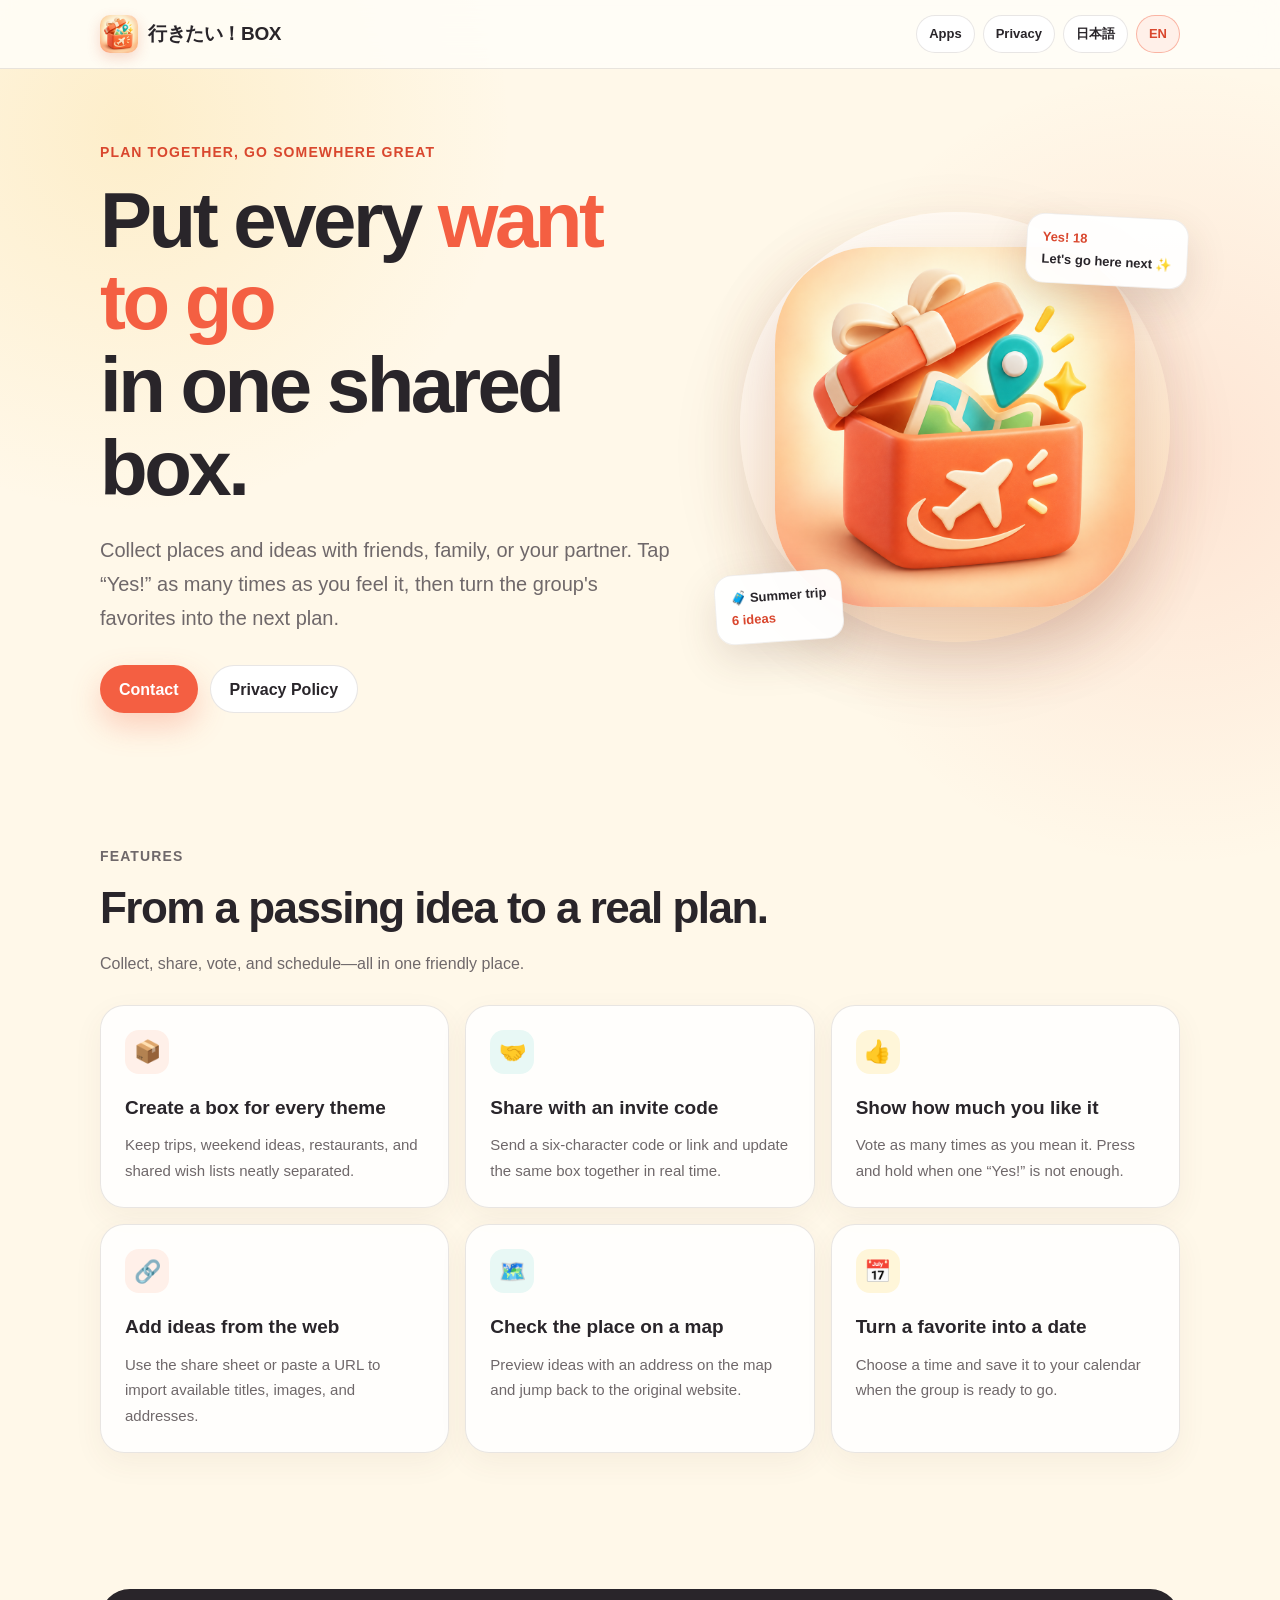
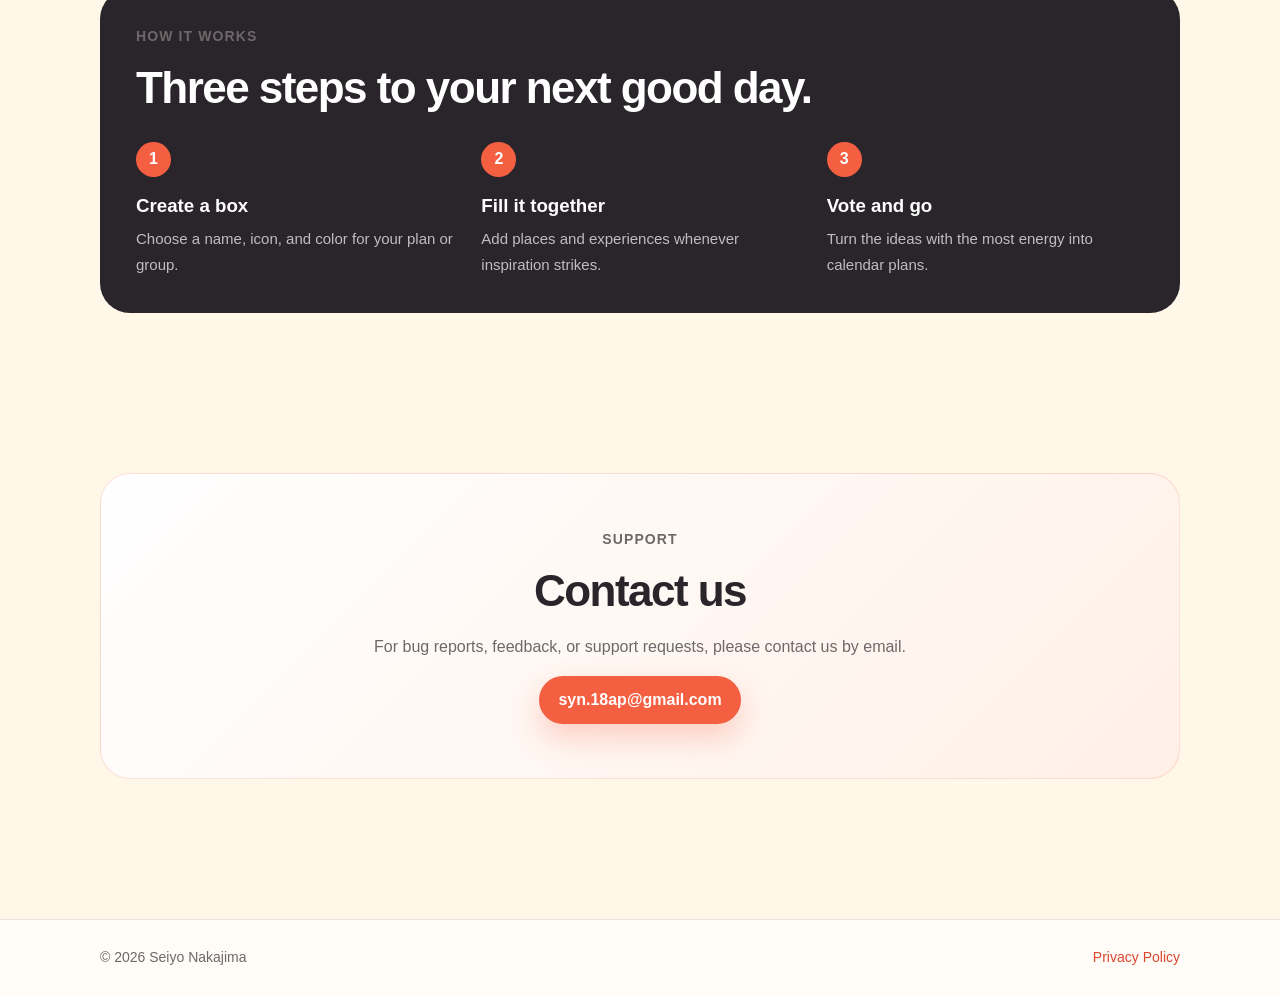
==== IkitaiBox/index.html @ cbbbee6d "Add IkitaiBox landing and privacy pages" ====
<!doctype html>
<html lang="ja" data-active-lang="ja">
<head>
  <meta charset="utf-8">
  <meta name="viewport" content="width=device-width, initial-scale=1">
  <title>行きたい！BOX</title>
  <meta name="description" content="行きたい！BOXは、友人・家族・恋人と行きたい場所ややりたいことを集め、みんなの熱量で次のお出かけを決めるiOSアプリです。">
  <meta property="og:type" content="website">
  <meta property="og:title" content="行きたい！BOX">
  <meta property="og:description" content="みんなの“行きたい”を、ひとつのBOXへ。">
  <meta property="og:url" content="https://syn18ap-oss.github.io/IkitaiBox/">
  <meta property="og:image" content="https://syn18ap-oss.github.io/IkitaiBox/og.png">
  <meta name="twitter:card" content="summary_large_image">
  <meta name="twitter:title" content="行きたい！BOX">
  <meta name="twitter:description" content="みんなの“行きたい”を、ひとつのBOXへ。">
  <meta name="twitter:image" content="https://syn18ap-oss.github.io/IkitaiBox/og.png">
  <link rel="icon" href="./icon.png">
  <link rel="stylesheet" href="./styles.css">
</head>
<body>
  <header>
    <nav class="nav" aria-label="Primary navigation">
      <a class="brand" href="./index.html">
        <img src="./icon.png" alt="">
        <span>行きたい！BOX</span>
      </a>
      <div class="nav-actions">
        <a class="link-button" href="../index.html">
          <span class="inline" data-lang="ja">アプリ一覧</span>
          <span class="inline" data-lang="en">Apps</span>
        </a>
        <a class="link-button" href="./privacy.html">
          <span class="inline" data-lang="ja">プライバシー</span>
          <span class="inline" data-lang="en">Privacy</span>
        </a>
        <button class="lang-button" type="button" data-set-lang="ja" aria-pressed="true">日本語</button>
        <button class="lang-button" type="button" data-set-lang="en" aria-pressed="false">EN</button>
      </div>
    </nav>
  </header>

  <main>
    <section class="hero">
      <div>
        <div data-lang="ja">
          <p class="eyebrow">Plan together, go somewhere great</p>
          <h1>みんなの<span class="accent">行きたい</span>を、<br>ひとつのBOXへ。</h1>
          <p class="lead">友人、家族、恋人と行きたい場所ややりたいことを気軽にストック。「アリ！」を重ねて、次のお出かけをみんなで決められるiOSアプリです。</p>
          <div class="cta-row">
            <a class="primary-link" href="mailto:syn.18ap@gmail.com">お問い合わせ</a>
            <a class="secondary-link" href="./privacy.html">プライバシーポリシー</a>
          </div>
        </div>
        <div data-lang="en">
          <p class="eyebrow">Plan together, go somewhere great</p>
          <h1>Put every <span class="accent">want to go</span><br>in one shared box.</h1>
          <p class="lead">Collect places and ideas with friends, family, or your partner. Tap “Yes!” as many times as you feel it, then turn the group's favorites into the next plan.</p>
          <div class="cta-row">
            <a class="primary-link" href="mailto:syn.18ap@gmail.com">Contact</a>
            <a class="secondary-link" href="./privacy.html">Privacy Policy</a>
          </div>
        </div>
      </div>

      <div class="hero-art" aria-label="行きたい！BOX app icon and examples">
        <div class="icon-halo"></div>
        <img class="app-icon" src="./icon.png" alt="行きたい！BOX app icon">
        <div class="float-card one" data-lang="ja"><strong>アリ！ 18</strong><br>次はここに行こう ✨</div>
        <div class="float-card two" data-lang="ja">🧳 夏休み旅行<br><strong>6件のアイデア</strong></div>
        <div class="float-card one" data-lang="en"><strong>Yes! 18</strong><br>Let's go here next ✨</div>
        <div class="float-card two" data-lang="en">🧳 Summer trip<br><strong>6 ideas</strong></div>
      </div>
    </section>

    <section class="section" aria-labelledby="features-title">
      <div class="section-head" data-lang="ja">
        <p class="eyebrow">Features</p>
        <h2 id="features-title">思いついた瞬間から、予定が決まるまで。</h2>
        <p>候補集め、共有、投票、カレンダー登録までをひとつのアプリで。</p>
      </div>
      <div class="section-head" data-lang="en">
        <p class="eyebrow">Features</p>
        <h2>From a passing idea to a real plan.</h2>
        <p>Collect, share, vote, and schedule—all in one friendly place.</p>
      </div>

      <div class="features">
        <article class="feature" data-lang="ja">
          <div class="feature-icon">📦</div>
          <h3>テーマごとにBOXを作成</h3>
          <p>旅行、週末のお出かけ、食べたいものなど、目的に合わせていくつでも整理できます。</p>
        </article>
        <article class="feature" data-lang="ja">
          <div class="feature-icon">🤝</div>
          <h3>招待コードですぐ共有</h3>
          <p>6文字のコードやリンクを送るだけ。同じBOXを複数人でリアルタイムに更新できます。</p>
        </article>
        <article class="feature" data-lang="ja">
          <div class="feature-icon">👍</div>
          <h3>「アリ！」で熱量を共有</h3>
          <p>いいと思った分だけ何度でも投票。長押しなら、気持ちのままに連続で送れます。</p>
        </article>
        <article class="feature" data-lang="ja">
          <div class="feature-icon">🔗</div>
          <h3>Webページからかんたん追加</h3>
          <p>共有シートやURL入力から、タイトル・画像・住所などを自動で取り込みます。</p>
        </article>
        <article class="feature" data-lang="ja">
          <div class="feature-icon">🗺️</div>
          <h3>地図で場所をチェック</h3>
          <p>住所のある候補は地図で確認。お店やスポットのWebサイトもすぐ開けます。</p>
        </article>
        <article class="feature" data-lang="ja">
          <div class="feature-icon">📅</div>
          <h3>決まったらカレンダーへ</h3>
          <p>日時を選んでカレンダーに保存。候補から予定へ、迷わず次の一歩に進めます。</p>
        </article>

        <article class="feature" data-lang="en">
          <div class="feature-icon">📦</div>
          <h3>Create a box for every theme</h3>
          <p>Keep trips, weekend ideas, restaurants, and shared wish lists neatly separated.</p>
        </article>
        <article class="feature" data-lang="en">
          <div class="feature-icon">🤝</div>
          <h3>Share with an invite code</h3>
          <p>Send a six-character code or link and update the same box together in real time.</p>
        </article>
        <article class="feature" data-lang="en">
          <div class="feature-icon">👍</div>
          <h3>Show how much you like it</h3>
          <p>Vote as many times as you mean it. Press and hold when one “Yes!” is not enough.</p>
        </article>
        <article class="feature" data-lang="en">
          <div class="feature-icon">🔗</div>
          <h3>Add ideas from the web</h3>
          <p>Use the share sheet or paste a URL to import available titles, images, and addresses.</p>
        </article>
        <article class="feature" data-lang="en">
          <div class="feature-icon">🗺️</div>
          <h3>Check the place on a map</h3>
          <p>Preview ideas with an address on the map and jump back to the original website.</p>
        </article>
        <article class="feature" data-lang="en">
          <div class="feature-icon">📅</div>
          <h3>Turn a favorite into a date</h3>
          <p>Choose a time and save it to your calendar when the group is ready to go.</p>
        </article>
      </div>
    </section>

    <section class="section">
      <div class="how-it-works">
        <div class="section-head" data-lang="ja">
          <p class="eyebrow">How it works</p>
          <h2>3ステップで、次の楽しみが決まる。</h2>
        </div>
        <div class="section-head" data-lang="en">
          <p class="eyebrow">How it works</p>
          <h2>Three steps to your next good day.</h2>
        </div>
        <div class="steps">
          <article class="step" data-lang="ja"><div class="step-number">1</div><h3>BOXをつくる</h3><p>予定やメンバーに合う名前とカラーを選びます。</p></article>
          <article class="step" data-lang="ja"><div class="step-number">2</div><h3>みんなで入れる</h3><p>気になる場所や、やってみたいことを自由に追加します。</p></article>
          <article class="step" data-lang="ja"><div class="step-number">3</div><h3>「アリ！」で決める</h3><p>熱量が集まった候補を、カレンダーの予定に変えます。</p></article>
          <article class="step" data-lang="en"><div class="step-number">1</div><h3>Create a box</h3><p>Choose a name, icon, and color for your plan or group.</p></article>
          <article class="step" data-lang="en"><div class="step-number">2</div><h3>Fill it together</h3><p>Add places and experiences whenever inspiration strikes.</p></article>
          <article class="step" data-lang="en"><div class="step-number">3</div><h3>Vote and go</h3><p>Turn the ideas with the most energy into calendar plans.</p></article>
        </div>
      </div>
    </section>

    <section class="section">
      <div class="support">
        <div data-lang="ja">
          <p class="eyebrow">Support</p>
          <h2>お問い合わせ</h2>
          <p>不具合報告、ご意見、ご要望はメールでお知らせください。</p>
        </div>
        <div data-lang="en">
          <p class="eyebrow">Support</p>
          <h2>Contact us</h2>
          <p>For bug reports, feedback, or support requests, please contact us by email.</p>
        </div>
        <a class="primary-link" href="mailto:syn.18ap@gmail.com">syn.18ap@gmail.com</a>
      </div>
    </section>
  </main>

  <footer>
    <div class="footer-inner">
      <span>© 2026 Seiyo Nakajima</span>
      <a href="./privacy.html">
        <span class="inline" data-lang="ja">プライバシーポリシー</span>
        <span class="inline" data-lang="en">Privacy Policy</span>
      </a>
    </div>
  </footer>

  <script>
    const root = document.documentElement;
    const buttons = document.querySelectorAll("[data-set-lang]");
    const saved = localStorage.getItem("ikitaibox-lang");
    const browserLang = (navigator.language || "").toLowerCase().startsWith("ja") ? "ja" : "en";

    function setLanguage(lang) {
      root.dataset.activeLang = lang;
      root.lang = lang;
      localStorage.setItem("ikitaibox-lang", lang);
      buttons.forEach((button) => {
        button.setAttribute("aria-pressed", button.dataset.setLang === lang ? "true" : "false");
      });
    }

    buttons.forEach((button) => button.addEventListener("click", () => setLanguage(button.dataset.setLang)));
    setLanguage(saved || browserLang);
  </script>
</body>
</html>
---- IkitaiBox/styles.css ----
:root {
  color-scheme: light;
  --cream: #fff8e9;
  --paper: #fffdf8;
  --surface: #ffffff;
  --ink: #29252a;
  --muted: #6f686a;
  --line: rgba(64, 48, 42, 0.12);
  --coral: #f45f42;
  --coral-dark: #d9472e;
  --teal: #13aaa8;
  --yellow: #f4b929;
  --green: #7bbd52;
  --shadow: 0 24px 70px rgba(130, 72, 43, 0.14);
}

* { box-sizing: border-box; }

html { scroll-behavior: smooth; }

body {
  margin: 0;
  font-family: -apple-system, BlinkMacSystemFont, "Hiragino Sans", "Yu Gothic", "Segoe UI", sans-serif;
  line-height: 1.7;
  color: var(--ink);
  background:
    radial-gradient(circle at 10% 5%, rgba(244, 185, 41, 0.16), transparent 24rem),
    radial-gradient(circle at 92% 18%, rgba(244, 95, 66, 0.13), transparent 25rem),
    var(--cream);
}

a { color: var(--coral-dark); text-decoration: none; }
a:hover { text-decoration: underline; }

header {
  position: sticky;
  top: 0;
  z-index: 20;
  border-bottom: 1px solid var(--line);
  background: rgba(255, 253, 248, 0.88);
  backdrop-filter: blur(18px);
}

.nav,
.hero,
.section,
.footer-inner,
.policy-wrap {
  width: min(1080px, calc(100% - 32px));
  margin: 0 auto;
}

.nav {
  min-height: 68px;
  display: flex;
  align-items: center;
  justify-content: space-between;
  gap: 16px;
}

.brand {
  display: inline-flex;
  align-items: center;
  gap: 10px;
  color: var(--ink);
  font-size: 19px;
  font-weight: 900;
  letter-spacing: -0.02em;
}

.brand img {
  width: 38px;
  height: 38px;
  border-radius: 10px;
  box-shadow: 0 5px 14px rgba(209, 72, 42, 0.2);
}

.nav-actions {
  display: flex;
  align-items: center;
  justify-content: flex-end;
  gap: 8px;
  flex-wrap: wrap;
}

.link-button,
.lang-button {
  min-height: 38px;
  padding: 7px 12px;
  border: 1px solid var(--line);
  border-radius: 999px;
  background: var(--surface);
  color: var(--ink);
  font: inherit;
  font-size: 13px;
  font-weight: 700;
  cursor: pointer;
}

.lang-button[aria-pressed="true"] {
  border-color: rgba(244, 95, 66, 0.42);
  background: #fff0e9;
  color: var(--coral-dark);
}

.hero {
  min-height: 670px;
  padding: 72px 0 64px;
  display: grid;
  grid-template-columns: minmax(0, 1.02fr) minmax(340px, 0.8fr);
  align-items: center;
  gap: 58px;
}

.eyebrow {
  margin: 0 0 14px;
  color: var(--coral-dark);
  font-size: 14px;
  font-weight: 900;
  letter-spacing: 0.08em;
  text-transform: uppercase;
}

h1 {
  margin: 0;
  font-size: clamp(45px, 7vw, 78px);
  line-height: 1.06;
  letter-spacing: -0.045em;
}

.hero h1 .accent { color: var(--coral); }

.lead {
  max-width: 640px;
  margin: 24px 0 0;
  color: var(--muted);
  font-size: clamp(17px, 2.2vw, 20px);
}

.cta-row {
  display: flex;
  align-items: center;
  gap: 12px;
  flex-wrap: wrap;
  margin-top: 30px;
}

.primary-link,
.secondary-link {
  min-height: 48px;
  padding: 0 19px;
  border-radius: 999px;
  display: inline-flex;
  align-items: center;
  justify-content: center;
  font-weight: 900;
}

.primary-link {
  background: var(--coral);
  color: #fff;
  box-shadow: 0 13px 30px rgba(244, 95, 66, 0.27);
}

.primary-link:hover { background: var(--coral-dark); text-decoration: none; }

.secondary-link {
  border: 1px solid var(--line);
  background: var(--surface);
  color: var(--ink);
}

.hero-art {
  position: relative;
  min-height: 530px;
  display: grid;
  place-items: center;
}

.icon-halo {
  position: absolute;
  width: 430px;
  height: 430px;
  border-radius: 50%;
  background: linear-gradient(145deg, rgba(255,255,255,.94), rgba(255,224,183,.72));
  box-shadow: var(--shadow);
}

.app-icon {
  position: relative;
  z-index: 2;
  width: min(360px, 78vw);
  border-radius: 27%;
  box-shadow: 0 30px 70px rgba(152, 65, 38, 0.24);
}

.float-card {
  position: absolute;
  z-index: 4;
  max-width: 210px;
  padding: 12px 15px;
  border: 1px solid rgba(65, 45, 36, 0.08);
  border-radius: 18px;
  background: rgba(255,255,255,.94);
  box-shadow: 0 15px 40px rgba(86, 51, 37, 0.15);
  font-size: 13px;
  font-weight: 800;
}

.float-card strong { color: var(--coral-dark); }
.float-card.one { top: 54px; right: -8px; transform: rotate(3deg); }
.float-card.two { bottom: 50px; left: -16px; transform: rotate(-4deg); }

.section { padding: 68px 0; }

.section-head {
  max-width: 700px;
  margin-bottom: 28px;
}

.section-head h2,
.support h2 {
  margin: 0;
  font-size: clamp(30px, 4vw, 44px);
  line-height: 1.15;
  letter-spacing: -0.035em;
}

.section-head p,
.support p { color: var(--muted); }

.features {
  display: grid;
  grid-template-columns: repeat(3, minmax(0, 1fr));
  gap: 16px;
}

.feature {
  min-height: 200px;
  padding: 24px;
  border: 1px solid var(--line);
  border-radius: 24px;
  background: rgba(255,255,255,.84);
  box-shadow: 0 10px 30px rgba(101, 63, 43, 0.06);
}

.feature-icon {
  width: 44px;
  height: 44px;
  margin-bottom: 18px;
  display: grid;
  place-items: center;
  border-radius: 14px;
  background: #fff0e9;
  font-size: 22px;
}

.feature:nth-child(3n+2) .feature-icon { background: #e8f8f5; }
.feature:nth-child(3n+3) .feature-icon { background: #fff6d9; }

.feature h3 { margin: 0 0 8px; font-size: 19px; }
.feature p { margin: 0; color: var(--muted); font-size: 15px; }

.how-it-works {
  padding: 36px;
  border-radius: 30px;
  background: var(--ink);
  color: #fff;
}

.steps {
  display: grid;
  grid-template-columns: repeat(3, minmax(0, 1fr));
  gap: 28px;
}

.step-number {
  width: 35px;
  height: 35px;
  display: grid;
  place-items: center;
  border-radius: 50%;
  background: var(--coral);
  font-weight: 900;
}

.step h3 { margin: 13px 0 5px; }
.step p { margin: 0; color: rgba(255,255,255,.7); font-size: 15px; }

.support {
  margin: 24px 0 72px;
  padding: clamp(28px, 6vw, 54px);
  border: 1px solid rgba(244, 95, 66, 0.18);
  border-radius: 30px;
  background: linear-gradient(135deg, #fff, #fff0e7);
  text-align: center;
}

footer {
  padding: 26px 0;
  border-top: 1px solid var(--line);
  background: rgba(255,255,255,.65);
  color: var(--muted);
  font-size: 14px;
}

.footer-inner {
  display: flex;
  justify-content: space-between;
  gap: 16px;
  flex-wrap: wrap;
}

.policy-wrap { padding: 54px 0 76px; }

.policy {
  max-width: 900px;
  margin: 0 auto;
  padding: clamp(25px, 6vw, 55px);
  border: 1px solid var(--line);
  border-radius: 28px;
  background: rgba(255,255,255,.9);
  box-shadow: 0 20px 60px rgba(94, 57, 40, 0.08);
}

.policy h1 { font-size: clamp(35px, 6vw, 56px); }
.policy h2 { margin: 36px 0 10px; font-size: 22px; }
.policy p, .policy li { color: var(--muted); }
.policy ul { padding-left: 22px; }
.updated { margin: 10px 0 32px; color: var(--muted); }
.note {
  padding: 14px 17px;
  border-left: 4px solid var(--coral);
  border-radius: 7px;
  background: #fff1e9;
  color: var(--ink) !important;
}

[data-lang] { display: none; }
html[data-active-lang="ja"] [data-lang="ja"],
html[data-active-lang="en"] [data-lang="en"] { display: block; }
html[data-active-lang="ja"] .inline[data-lang="ja"],
html[data-active-lang="en"] .inline[data-lang="en"] { display: inline; }

@media (max-width: 840px) {
  .hero { grid-template-columns: 1fr; padding-top: 52px; text-align: center; }
  .lead { margin-left: auto; margin-right: auto; }
  .cta-row { justify-content: center; }
  .hero-art { min-height: 470px; }
  .features, .steps { grid-template-columns: 1fr; }
  .feature { min-height: 0; }
  .float-card.one { right: 2%; }
  .float-card.two { left: 2%; }
}

@media (max-width: 580px) {
  .nav { align-items: flex-start; padding: 12px 0; }
  .brand span { display: none; }
  .link-button { display: none; }
  .hero { min-height: 0; gap: 24px; }
  .hero-art { min-height: 390px; }
  .icon-halo { width: 320px; height: 320px; }
  .app-icon { width: 270px; }
  .float-card { max-width: 175px; font-size: 12px; }
  .float-card.one { top: 28px; }
  .float-card.two { bottom: 20px; }
  .section { padding: 48px 0; }
  .how-it-works { padding: 28px 22px; }
}

@media (prefers-reduced-motion: reduce) {
  html { scroll-behavior: auto; }
}
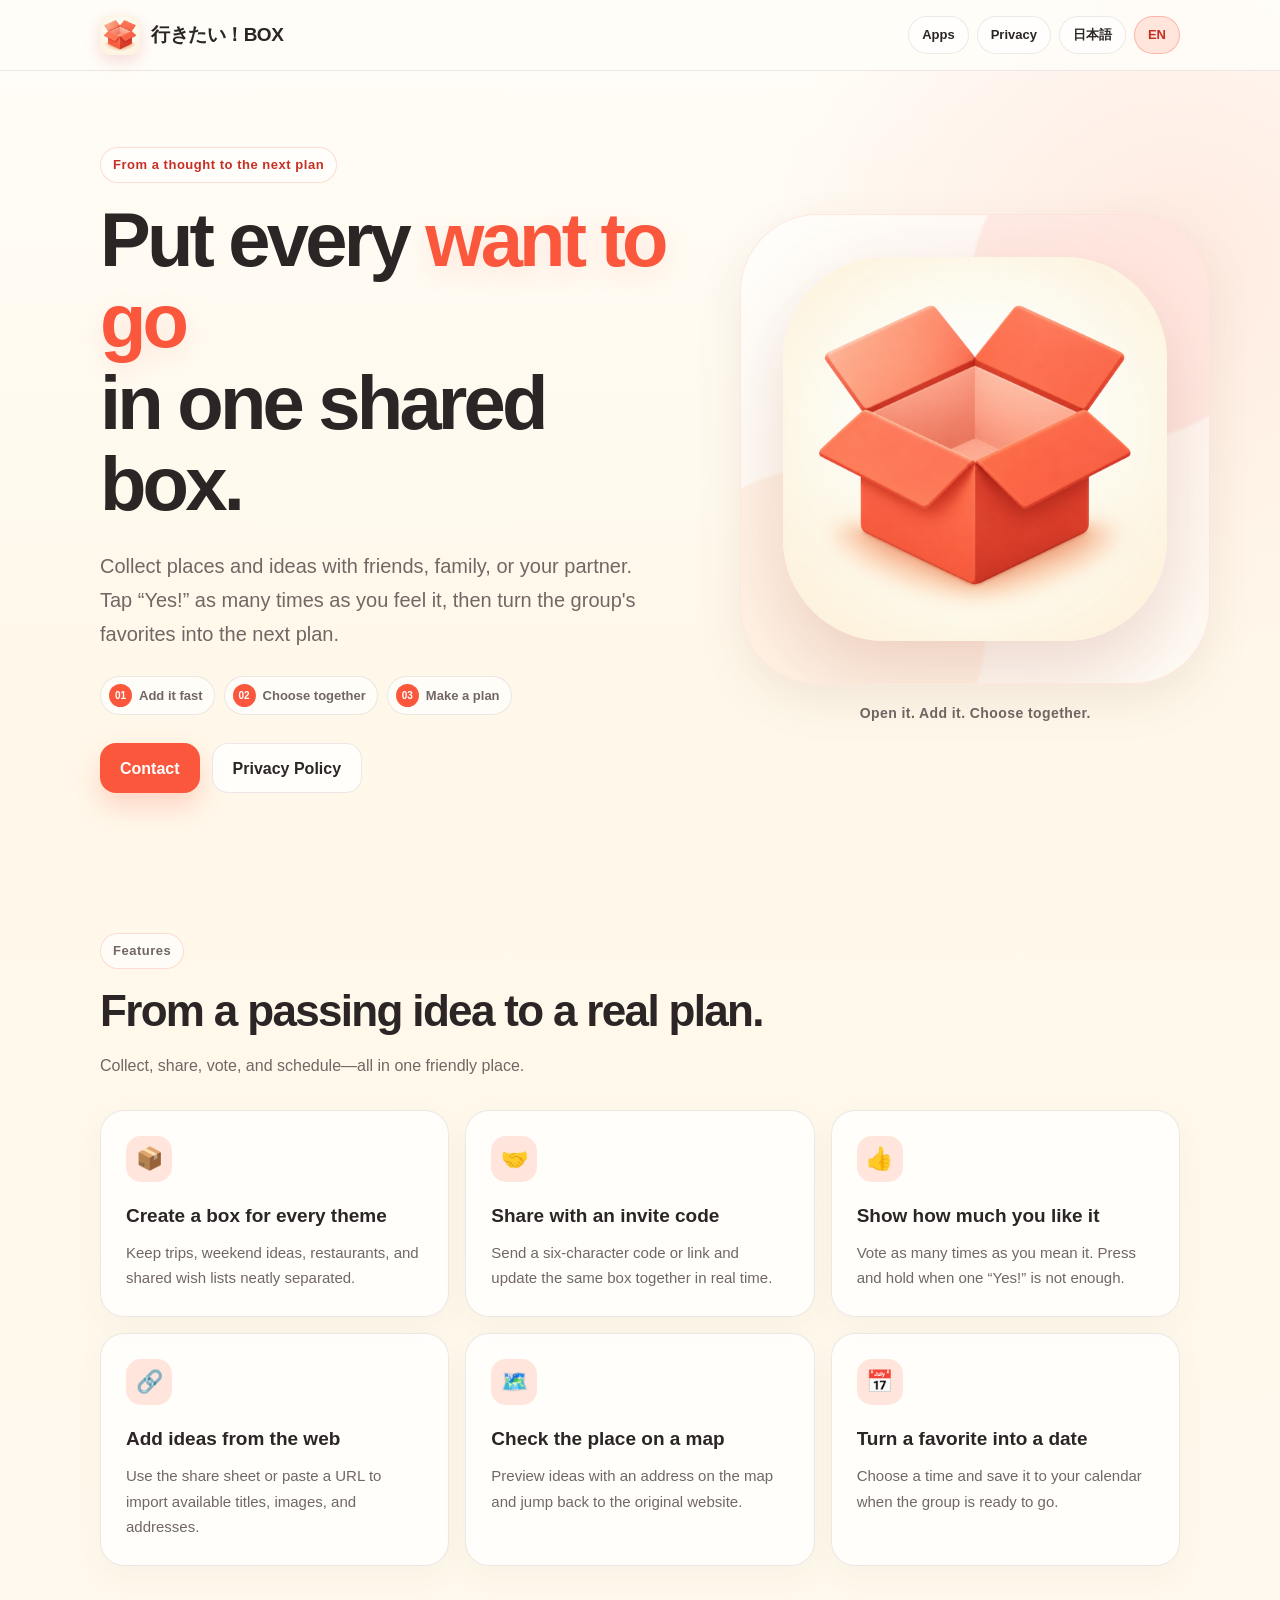
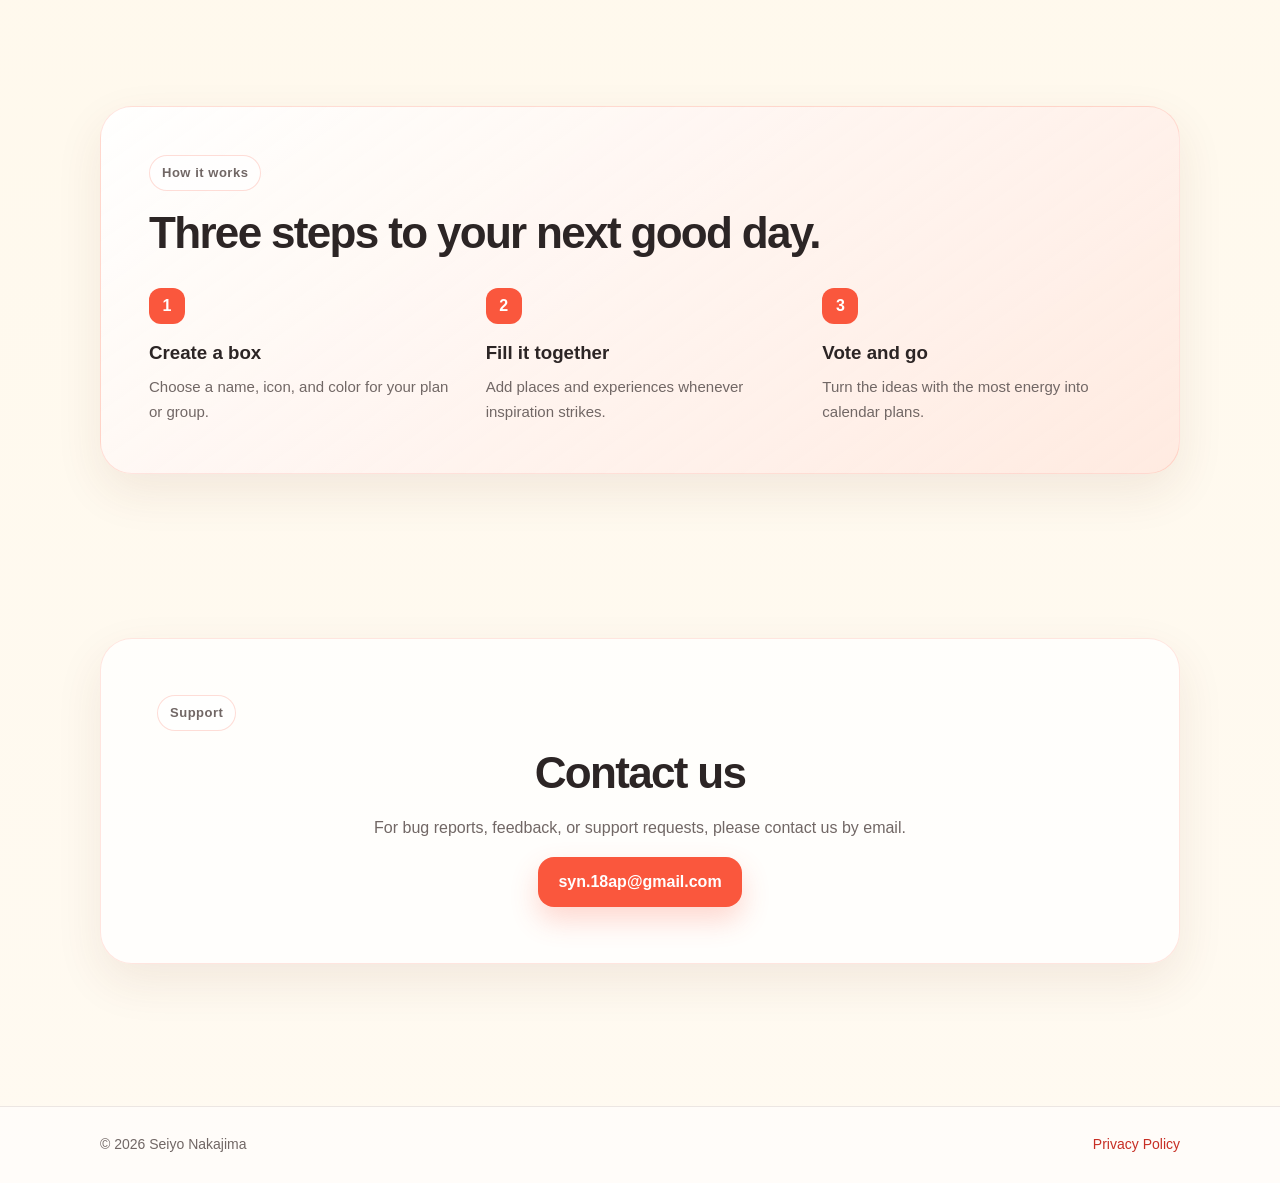
==== commit 0fa6061a: "Refresh IkitaiBox site for new app icon" ====
--- a/IkitaiBox/index.html
+++ b/IkitaiBox/index.html
@@ -3,6 +3,7 @@
 <head>
   <meta charset="utf-8">
   <meta name="viewport" content="width=device-width, initial-scale=1">
+  <meta name="theme-color" content="#fff8ea">
   <title>行きたい！BOX</title>
   <meta name="description" content="行きたい！BOXは、友人・家族・恋人と行きたい場所ややりたいことを集め、みんなの熱量で次のお出かけを決めるiOSアプリです。">
   <meta property="og:type" content="website">
@@ -43,18 +44,28 @@
     <section class="hero">
       <div>
         <div data-lang="ja">
-          <p class="eyebrow">Plan together, go somewhere great</p>
+          <p class="eyebrow">思いつきを、次の予定へ</p>
           <h1>みんなの<span class="accent">行きたい</span>を、<br>ひとつのBOXへ。</h1>
           <p class="lead">友人、家族、恋人と行きたい場所ややりたいことを気軽にストック。「アリ！」を重ねて、次のお出かけをみんなで決められるiOSアプリです。</p>
+          <ul class="hero-points" aria-label="主な特徴">
+            <li><span>01</span>すぐ入れる</li>
+            <li><span>02</span>一緒に選ぶ</li>
+            <li><span>03</span>予定にする</li>
+          </ul>
           <div class="cta-row">
             <a class="primary-link" href="mailto:syn.18ap@gmail.com">お問い合わせ</a>
             <a class="secondary-link" href="./privacy.html">プライバシーポリシー</a>
           </div>
         </div>
         <div data-lang="en">
-          <p class="eyebrow">Plan together, go somewhere great</p>
+          <p class="eyebrow">From a thought to the next plan</p>
           <h1>Put every <span class="accent">want to go</span><br>in one shared box.</h1>
           <p class="lead">Collect places and ideas with friends, family, or your partner. Tap “Yes!” as many times as you feel it, then turn the group's favorites into the next plan.</p>
+          <ul class="hero-points" aria-label="Highlights">
+            <li><span>01</span>Add it fast</li>
+            <li><span>02</span>Choose together</li>
+            <li><span>03</span>Make a plan</li>
+          </ul>
           <div class="cta-row">
             <a class="primary-link" href="mailto:syn.18ap@gmail.com">Contact</a>
             <a class="secondary-link" href="./privacy.html">Privacy Policy</a>
@@ -62,13 +73,14 @@
         </div>
       </div>
 
-      <div class="hero-art" aria-label="行きたい！BOX app icon and examples">
-        <div class="icon-halo"></div>
-        <img class="app-icon" src="./icon.png" alt="行きたい！BOX app icon">
-        <div class="float-card one" data-lang="ja"><strong>アリ！ 18</strong><br>次はここに行こう ✨</div>
-        <div class="float-card two" data-lang="ja">🧳 夏休み旅行<br><strong>6件のアイデア</strong></div>
-        <div class="float-card one" data-lang="en"><strong>Yes! 18</strong><br>Let's go here next ✨</div>
-        <div class="float-card two" data-lang="en">🧳 Summer trip<br><strong>6 ideas</strong></div>
+      <div class="hero-art" aria-label="行きたい！BOX app icon">
+        <div class="icon-stage">
+          <span class="stage-shape shape-one" aria-hidden="true"></span>
+          <span class="stage-shape shape-two" aria-hidden="true"></span>
+          <img class="app-icon" src="./icon.png" alt="赤い箱を描いた行きたい！BOXのアプリアイコン">
+        </div>
+        <p class="icon-caption" data-lang="ja">開けて、入れて、みんなで決める。</p>
+        <p class="icon-caption" data-lang="en">Open it. Add it. Choose together.</p>
       </div>
     </section>
 
--- a/IkitaiBox/styles.css
+++ b/IkitaiBox/styles.css
@@ -1,17 +1,18 @@
 :root {
   color-scheme: light;
-  --cream: #fff8e9;
+  --cream: #fff8ea;
+  --cream-deep: #ffeedf;
   --paper: #fffdf8;
   --surface: #ffffff;
-  --ink: #29252a;
-  --muted: #6f686a;
-  --line: rgba(64, 48, 42, 0.12);
-  --coral: #f45f42;
-  --coral-dark: #d9472e;
-  --teal: #13aaa8;
-  --yellow: #f4b929;
-  --green: #7bbd52;
-  --shadow: 0 24px 70px rgba(130, 72, 43, 0.14);
+  --ink: #2c2525;
+  --muted: #716765;
+  --line: rgba(87, 55, 45, 0.11);
+  --coral: #fa573d;
+  --coral-dark: #c72e24;
+  --coral-soft: #ffe5dc;
+  --teal: #0dacaa;
+  --shadow-soft: 0 18px 48px rgba(111, 55, 36, 0.09);
+  --shadow-icon: 0 32px 76px rgba(154, 58, 34, 0.18);
 }
 
 * { box-sizing: border-box; }
@@ -24,9 +25,8 @@
   line-height: 1.7;
   color: var(--ink);
   background:
-    radial-gradient(circle at 10% 5%, rgba(244, 185, 41, 0.16), transparent 24rem),
-    radial-gradient(circle at 92% 18%, rgba(244, 95, 66, 0.13), transparent 25rem),
-    var(--cream);
+    radial-gradient(circle at 92% 9%, rgba(250, 87, 61, 0.10), transparent 26rem),
+    linear-gradient(180deg, var(--paper) 0, var(--cream) 42rem, #fffaf1 100%);
 }
 
 a { color: var(--coral-dark); text-decoration: none; }
@@ -37,7 +37,7 @@
   top: 0;
   z-index: 20;
   border-bottom: 1px solid var(--line);
-  background: rgba(255, 253, 248, 0.88);
+  background: rgba(255, 253, 248, 0.9);
   backdrop-filter: blur(18px);
 }
 
@@ -51,7 +51,7 @@
 }
 
 .nav {
-  min-height: 68px;
+  min-height: 70px;
   display: flex;
   align-items: center;
   justify-content: space-between;
@@ -61,18 +61,18 @@
 .brand {
   display: inline-flex;
   align-items: center;
-  gap: 10px;
+  gap: 11px;
   color: var(--ink);
   font-size: 19px;
   font-weight: 900;
-  letter-spacing: -0.02em;
+  letter-spacing: -0.025em;
 }
 
 .brand img {
-  width: 38px;
-  height: 38px;
-  border-radius: 10px;
-  box-shadow: 0 5px 14px rgba(209, 72, 42, 0.2);
+  width: 40px;
+  height: 40px;
+  border-radius: 11px;
+  box-shadow: 0 6px 16px rgba(199, 46, 36, 0.16);
 }
 
 .nav-actions {
@@ -86,144 +86,204 @@
 .link-button,
 .lang-button {
   min-height: 38px;
-  padding: 7px 12px;
+  padding: 7px 13px;
   border: 1px solid var(--line);
   border-radius: 999px;
-  background: var(--surface);
+  background: rgba(255, 255, 255, 0.78);
   color: var(--ink);
   font: inherit;
   font-size: 13px;
-  font-weight: 700;
+  font-weight: 750;
   cursor: pointer;
 }
 
 .lang-button[aria-pressed="true"] {
-  border-color: rgba(244, 95, 66, 0.42);
-  background: #fff0e9;
+  border-color: rgba(250, 87, 61, 0.34);
+  background: var(--coral-soft);
   color: var(--coral-dark);
 }
 
 .hero {
-  min-height: 670px;
-  padding: 72px 0 64px;
-  display: grid;
-  grid-template-columns: minmax(0, 1.02fr) minmax(340px, 0.8fr);
-  align-items: center;
-  gap: 58px;
+  min-height: 680px;
+  padding: 76px 0 70px;
+  display: grid;
+  grid-template-columns: minmax(0, 1.06fr) minmax(360px, 0.82fr);
+  align-items: center;
+  gap: 72px;
 }
 
 .eyebrow {
-  margin: 0 0 14px;
+  width: fit-content;
+  margin: 0 0 16px;
+  padding: 6px 12px;
+  border: 1px solid rgba(250, 87, 61, 0.2);
+  border-radius: 999px;
+  background: rgba(255, 255, 255, 0.62);
   color: var(--coral-dark);
-  font-size: 14px;
-  font-weight: 900;
-  letter-spacing: 0.08em;
-  text-transform: uppercase;
+  font-size: 13px;
+  font-weight: 850;
+  letter-spacing: 0.04em;
 }
 
 h1 {
   margin: 0;
-  font-size: clamp(45px, 7vw, 78px);
-  line-height: 1.06;
-  letter-spacing: -0.045em;
-}
-
-.hero h1 .accent { color: var(--coral); }
+  font-size: clamp(45px, 7vw, 76px);
+  line-height: 1.07;
+  letter-spacing: -0.05em;
+}
+
+.hero h1 .accent {
+  color: var(--coral);
+  text-shadow: 0 8px 26px rgba(250, 87, 61, 0.13);
+}
 
 .lead {
   max-width: 640px;
-  margin: 24px 0 0;
+  margin: 25px 0 0;
   color: var(--muted);
   font-size: clamp(17px, 2.2vw, 20px);
 }
 
+.hero-points {
+  display: flex;
+  gap: 9px;
+  flex-wrap: wrap;
+  margin: 25px 0 0;
+  padding: 0;
+  list-style: none;
+}
+
+.hero-points li {
+  display: inline-flex;
+  align-items: center;
+  gap: 7px;
+  padding: 7px 11px 7px 8px;
+  border: 1px solid var(--line);
+  border-radius: 999px;
+  background: rgba(255, 255, 255, 0.68);
+  color: var(--muted);
+  font-size: 13px;
+  font-weight: 750;
+}
+
+.hero-points span {
+  display: grid;
+  width: 23px;
+  height: 23px;
+  place-items: center;
+  border-radius: 50%;
+  background: var(--coral);
+  color: #fff;
+  font-size: 10px;
+  font-weight: 900;
+}
+
 .cta-row {
   display: flex;
   align-items: center;
   gap: 12px;
   flex-wrap: wrap;
-  margin-top: 30px;
+  margin-top: 28px;
 }
 
 .primary-link,
 .secondary-link {
-  min-height: 48px;
-  padding: 0 19px;
-  border-radius: 999px;
+  min-height: 50px;
+  padding: 0 20px;
+  border-radius: 16px;
   display: inline-flex;
   align-items: center;
   justify-content: center;
-  font-weight: 900;
+  font-weight: 850;
 }
 
 .primary-link {
   background: var(--coral);
   color: #fff;
-  box-shadow: 0 13px 30px rgba(244, 95, 66, 0.27);
+  box-shadow: 0 13px 28px rgba(250, 87, 61, 0.23);
 }
 
 .primary-link:hover { background: var(--coral-dark); text-decoration: none; }
 
 .secondary-link {
   border: 1px solid var(--line);
-  background: var(--surface);
+  background: rgba(255, 255, 255, 0.8);
   color: var(--ink);
 }
 
 .hero-art {
   position: relative;
-  min-height: 530px;
-  display: grid;
+  display: grid;
+  min-height: 540px;
   place-items: center;
-}
-
-.icon-halo {
+  align-content: center;
+  gap: 18px;
+}
+
+.icon-stage {
+  position: relative;
+  display: grid;
+  width: min(470px, 84vw);
+  aspect-ratio: 1;
+  place-items: center;
+  overflow: hidden;
+  border: 1px solid rgba(250, 87, 61, 0.13);
+  border-radius: clamp(42px, 8vw, 78px);
+  background: rgba(255, 255, 255, 0.5);
+  box-shadow: var(--shadow-soft);
+}
+
+.stage-shape {
   position: absolute;
-  width: 430px;
-  height: 430px;
   border-radius: 50%;
-  background: linear-gradient(145deg, rgba(255,255,255,.94), rgba(255,224,183,.72));
-  box-shadow: var(--shadow);
+  filter: blur(1px);
+}
+
+.shape-one {
+  top: -18%;
+  right: -15%;
+  width: 66%;
+  aspect-ratio: 1;
+  background: rgba(250, 87, 61, 0.09);
+}
+
+.shape-two {
+  bottom: -24%;
+  left: -18%;
+  width: 70%;
+  aspect-ratio: 1;
+  background: rgba(255, 197, 155, 0.18);
 }
 
 .app-icon {
   position: relative;
   z-index: 2;
-  width: min(360px, 78vw);
-  border-radius: 27%;
-  box-shadow: 0 30px 70px rgba(152, 65, 38, 0.24);
-}
-
-.float-card {
-  position: absolute;
-  z-index: 4;
-  max-width: 210px;
-  padding: 12px 15px;
-  border: 1px solid rgba(65, 45, 36, 0.08);
-  border-radius: 18px;
-  background: rgba(255,255,255,.94);
-  box-shadow: 0 15px 40px rgba(86, 51, 37, 0.15);
-  font-size: 13px;
-  font-weight: 800;
-}
-
-.float-card strong { color: var(--coral-dark); }
-.float-card.one { top: 54px; right: -8px; transform: rotate(3deg); }
-.float-card.two { bottom: 50px; left: -16px; transform: rotate(-4deg); }
-
-.section { padding: 68px 0; }
+  width: 82%;
+  border-radius: 26.5%;
+  box-shadow: var(--shadow-icon);
+}
+
+.icon-caption {
+  margin: 0;
+  color: var(--muted);
+  font-size: 14px;
+  font-weight: 750;
+  letter-spacing: 0.03em;
+}
+
+.section { padding: 70px 0; }
 
 .section-head {
   max-width: 700px;
-  margin-bottom: 28px;
+  margin-bottom: 30px;
 }
 
 .section-head h2,
 .support h2 {
   margin: 0;
   font-size: clamp(30px, 4vw, 44px);
-  line-height: 1.15;
-  letter-spacing: -0.035em;
+  line-height: 1.16;
+  letter-spacing: -0.038em;
 }
 
 .section-head p,
@@ -236,36 +296,34 @@
 }
 
 .feature {
-  min-height: 200px;
-  padding: 24px;
+  min-height: 202px;
+  padding: 25px;
   border: 1px solid var(--line);
   border-radius: 24px;
-  background: rgba(255,255,255,.84);
-  box-shadow: 0 10px 30px rgba(101, 63, 43, 0.06);
+  background: rgba(255, 255, 255, 0.77);
+  box-shadow: 0 10px 30px rgba(101, 63, 43, 0.045);
 }
 
 .feature-icon {
-  width: 44px;
-  height: 44px;
+  width: 46px;
+  height: 46px;
   margin-bottom: 18px;
   display: grid;
   place-items: center;
-  border-radius: 14px;
-  background: #fff0e9;
+  border-radius: 15px;
+  background: var(--coral-soft);
   font-size: 22px;
 }
-
-.feature:nth-child(3n+2) .feature-icon { background: #e8f8f5; }
-.feature:nth-child(3n+3) .feature-icon { background: #fff6d9; }
 
 .feature h3 { margin: 0 0 8px; font-size: 19px; }
 .feature p { margin: 0; color: var(--muted); font-size: 15px; }
 
 .how-it-works {
-  padding: 36px;
-  border-radius: 30px;
-  background: var(--ink);
-  color: #fff;
+  padding: clamp(28px, 5vw, 48px);
+  border: 1px solid rgba(250, 87, 61, 0.16);
+  border-radius: 32px;
+  background: linear-gradient(145deg, rgba(255, 255, 255, 0.92), rgba(255, 229, 220, 0.74));
+  box-shadow: var(--shadow-soft);
 }
 
 .steps {
@@ -275,31 +333,33 @@
 }
 
 .step-number {
-  width: 35px;
-  height: 35px;
+  width: 36px;
+  height: 36px;
   display: grid;
   place-items: center;
-  border-radius: 50%;
+  border-radius: 12px;
   background: var(--coral);
+  color: #fff;
   font-weight: 900;
 }
 
 .step h3 { margin: 13px 0 5px; }
-.step p { margin: 0; color: rgba(255,255,255,.7); font-size: 15px; }
+.step p { margin: 0; color: var(--muted); font-size: 15px; }
 
 .support {
   margin: 24px 0 72px;
-  padding: clamp(28px, 6vw, 54px);
-  border: 1px solid rgba(244, 95, 66, 0.18);
-  border-radius: 30px;
-  background: linear-gradient(135deg, #fff, #fff0e7);
+  padding: clamp(30px, 6vw, 56px);
+  border: 1px solid rgba(250, 87, 61, 0.15);
+  border-radius: 32px;
+  background: rgba(255, 255, 255, 0.76);
+  box-shadow: var(--shadow-soft);
   text-align: center;
 }
 
 footer {
   padding: 26px 0;
   border-top: 1px solid var(--line);
-  background: rgba(255,255,255,.65);
+  background: rgba(255, 255, 255, 0.57);
   color: var(--muted);
   font-size: 14px;
 }
@@ -311,16 +371,16 @@
   flex-wrap: wrap;
 }
 
-.policy-wrap { padding: 54px 0 76px; }
+.policy-wrap { padding: 56px 0 78px; }
 
 .policy {
   max-width: 900px;
   margin: 0 auto;
-  padding: clamp(25px, 6vw, 55px);
+  padding: clamp(25px, 6vw, 56px);
   border: 1px solid var(--line);
-  border-radius: 28px;
-  background: rgba(255,255,255,.9);
-  box-shadow: 0 20px 60px rgba(94, 57, 40, 0.08);
+  border-radius: 30px;
+  background: rgba(255, 255, 255, 0.84);
+  box-shadow: var(--shadow-soft);
 }
 
 .policy h1 { font-size: clamp(35px, 6vw, 56px); }
@@ -331,8 +391,8 @@
 .note {
   padding: 14px 17px;
   border-left: 4px solid var(--coral);
-  border-radius: 7px;
-  background: #fff1e9;
+  border-radius: 8px;
+  background: var(--coral-soft);
   color: var(--ink) !important;
 }
 
@@ -343,28 +403,31 @@
 html[data-active-lang="en"] .inline[data-lang="en"] { display: inline; }
 
 @media (max-width: 840px) {
-  .hero { grid-template-columns: 1fr; padding-top: 52px; text-align: center; }
+  .hero {
+    grid-template-columns: 1fr;
+    gap: 30px;
+    padding-top: 56px;
+    text-align: center;
+  }
+  .eyebrow { margin-left: auto; margin-right: auto; }
   .lead { margin-left: auto; margin-right: auto; }
-  .cta-row { justify-content: center; }
-  .hero-art { min-height: 470px; }
+  .hero-points, .cta-row { justify-content: center; }
+  .hero-art { min-height: 500px; }
   .features, .steps { grid-template-columns: 1fr; }
   .feature { min-height: 0; }
-  .float-card.one { right: 2%; }
-  .float-card.two { left: 2%; }
 }
 
 @media (max-width: 580px) {
   .nav { align-items: flex-start; padding: 12px 0; }
   .brand span { display: none; }
   .link-button { display: none; }
-  .hero { min-height: 0; gap: 24px; }
+  .hero { min-height: 0; gap: 18px; padding-bottom: 44px; }
+  .hero h1 { font-size: clamp(42px, 13vw, 58px); }
+  .hero-points { gap: 7px; }
+  .hero-points li { font-size: 12px; }
   .hero-art { min-height: 390px; }
-  .icon-halo { width: 320px; height: 320px; }
-  .app-icon { width: 270px; }
-  .float-card { max-width: 175px; font-size: 12px; }
-  .float-card.one { top: 28px; }
-  .float-card.two { bottom: 20px; }
-  .section { padding: 48px 0; }
+  .icon-stage { width: min(350px, 92vw); border-radius: 48px; }
+  .section { padding: 50px 0; }
   .how-it-works { padding: 28px 22px; }
 }
 
